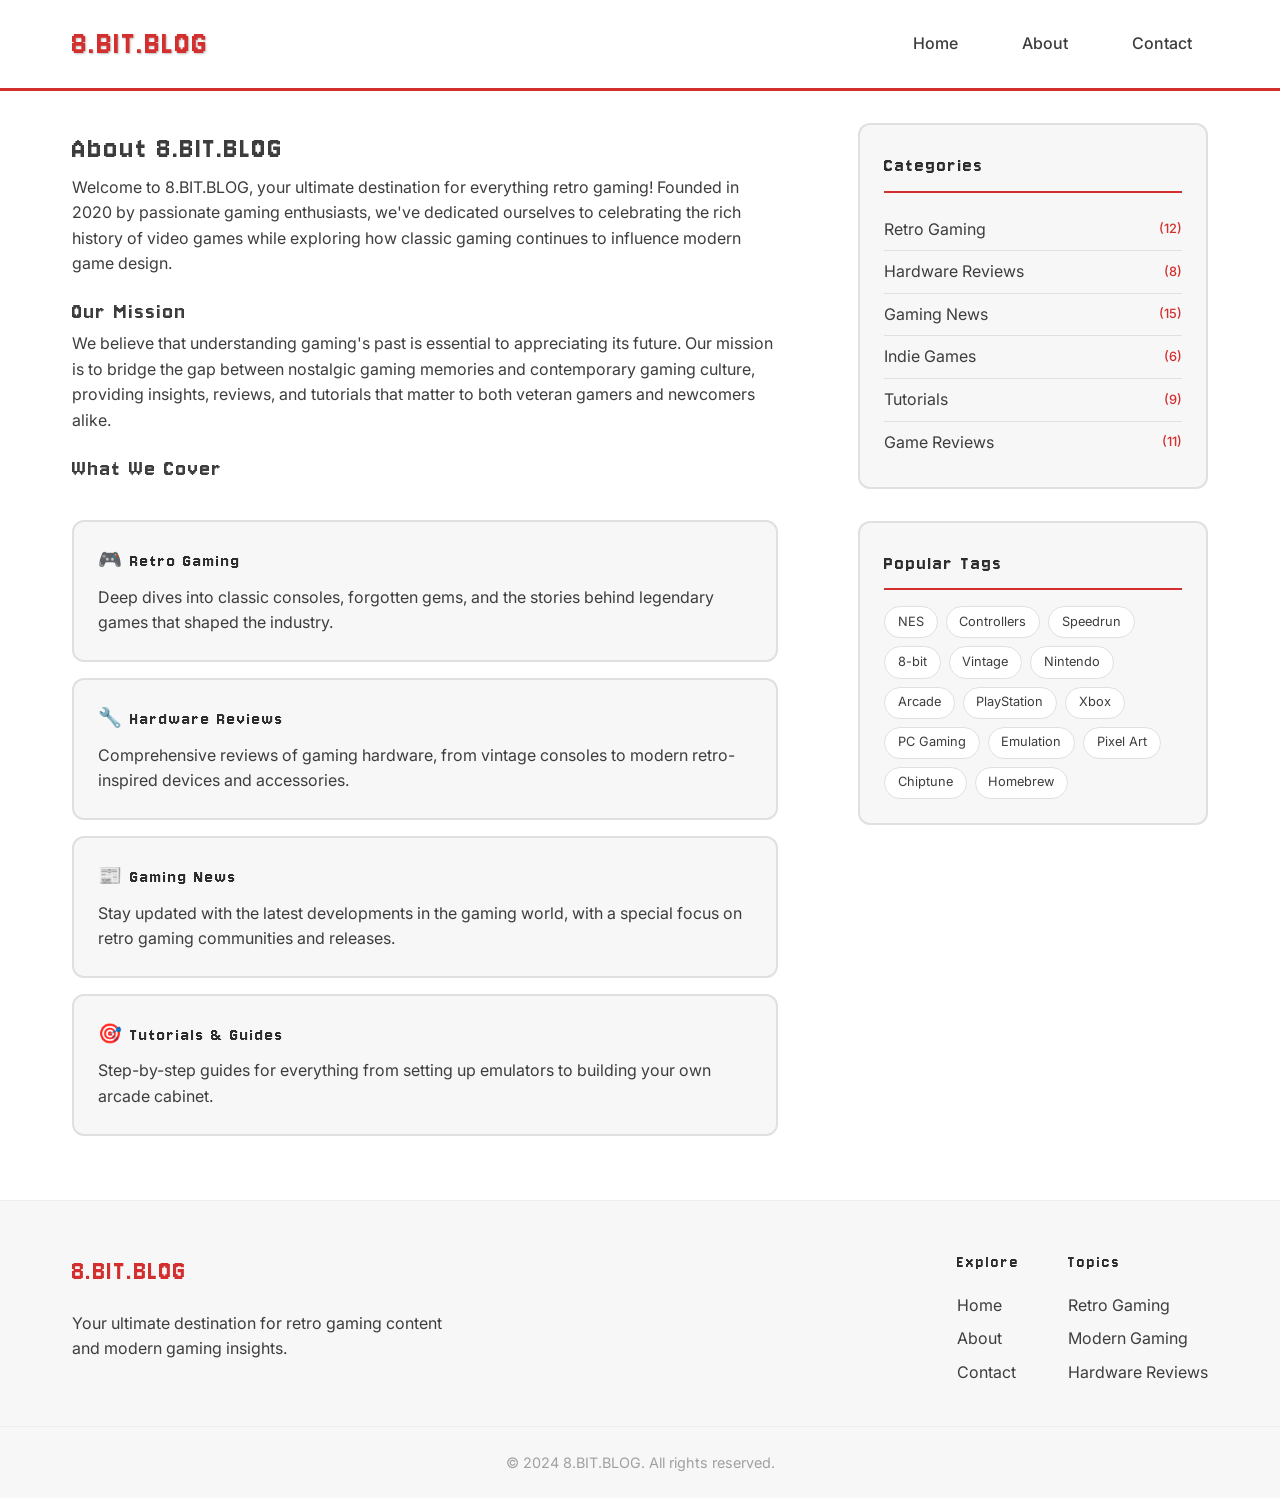
==== about.html @ 50d0c77d "add initial website structure and pages" ====
<html lang="en">
  <head>
    <meta charset="UTF-8" />
    <meta name="viewport" content="width=device-width, initial-scale=1.0" />
    <title>About - 8.BIT.BLOG</title>
    <link rel="stylesheet" href="assets/styles.css" />
  </head>
  <body>
    <nav class="navbar">
      <div class="nav-container">
        <a href="index.html" class="nav-logo">8.BIT.BLOG</a>
        <ul class="nav-links">
          <li><a href="index.html">Home</a></li>
          <li><a href="about.html">About</a></li>
          <li><a href="contact.html">Contact</a></li>
        </ul>
      </div>
    </nav>

    <div class="content">
      <div class="main-layout">
        <!-- Left Column - About Content -->
        <div class="blog-section">
          <h1>About 8.BIT.BLOG</h1>
          <p>
            Welcome to 8.BIT.BLOG, your ultimate destination for everything
            retro gaming! Founded in 2020 by passionate gaming enthusiasts,
            we've dedicated ourselves to celebrating the rich history of video
            games while exploring how classic gaming continues to influence
            modern game design.
          </p>

          <h2>Our Mission</h2>
          <p>
            We believe that understanding gaming's past is essential to
            appreciating its future. Our mission is to bridge the gap between
            nostalgic gaming memories and contemporary gaming culture, providing
            insights, reviews, and tutorials that matter to both veteran gamers
            and newcomers alike.
          </p>

          <h2>What We Cover</h2>
          <div class="about-topics">
            <div class="topic-item">
              <h3>🎮 Retro Gaming</h3>
              <p>
                Deep dives into classic consoles, forgotten gems, and the
                stories behind legendary games that shaped the industry.
              </p>
            </div>

            <div class="topic-item">
              <h3>🔧 Hardware Reviews</h3>
              <p>
                Comprehensive reviews of gaming hardware, from vintage consoles
                to modern retro-inspired devices and accessories.
              </p>
            </div>

            <div class="topic-item">
              <h3>📰 Gaming News</h3>
              <p>
                Stay updated with the latest developments in the gaming world,
                with a special focus on retro gaming communities and releases.
              </p>
            </div>

            <div class="topic-item">
              <h3>🎯 Tutorials & Guides</h3>
              <p>
                Step-by-step guides for everything from setting up emulators to
                building your own arcade cabinet.
              </p>
            </div>
          </div>
        </div>

        <!-- Right Column - Sidebar -->
        <div class="sidebar-section">
          <!-- Categories -->
          <div class="sidebar-widget">
            <h3>Categories</h3>
            <ul class="category-list">
              <li>
                <a href="#" class="category-item"
                  >Retro Gaming <span class="count">(12)</span></a
                >
              </li>
              <li>
                <a href="#" class="category-item"
                  >Hardware Reviews <span class="count">(8)</span></a
                >
              </li>
              <li>
                <a href="#" class="category-item"
                  >Gaming News <span class="count">(15)</span></a
                >
              </li>
              <li>
                <a href="#" class="category-item"
                  >Indie Games <span class="count">(6)</span></a
                >
              </li>
              <li>
                <a href="#" class="category-item"
                  >Tutorials <span class="count">(9)</span></a
                >
              </li>
              <li>
                <a href="#" class="category-item"
                  >Game Reviews <span class="count">(11)</span></a
                >
              </li>
            </ul>
          </div>

          <!-- Tags -->
          <div class="sidebar-widget">
            <h3>Popular Tags</h3>
            <div class="tag-cloud">
              <a href="#" class="tag">NES</a>
              <a href="#" class="tag">Controllers</a>
              <a href="#" class="tag">Speedrun</a>
              <a href="#" class="tag">8-bit</a>
              <a href="#" class="tag">Vintage</a>
              <a href="#" class="tag">Nintendo</a>
              <a href="#" class="tag">Arcade</a>
              <a href="#" class="tag">PlayStation</a>
              <a href="#" class="tag">Xbox</a>
              <a href="#" class="tag">PC Gaming</a>
              <a href="#" class="tag">Emulation</a>
              <a href="#" class="tag">Pixel Art</a>
              <a href="#" class="tag">Chiptune</a>
              <a href="#" class="tag">Homebrew</a>
            </div>
          </div>
        </div>
      </div>
    </div>

    <footer class="footer">
      <div class="footer-container">
        <div class="footer-brand">
          <h3>8.BIT.BLOG</h3>
          <p>
            Your ultimate destination for retro gaming content and modern gaming
            insights.
          </p>
        </div>

        <div class="footer-links">
          <div class="footer-section">
            <h4>Explore</h4>
            <ul>
              <li><a href="index.html">Home</a></li>
              <li><a href="about.html">About</a></li>
              <li><a href="contact.html">Contact</a></li>
            </ul>
          </div>

          <div class="footer-section">
            <h4>Topics</h4>
            <ul>
              <li><a href="#">Retro Gaming</a></li>
              <li><a href="#">Modern Gaming</a></li>
              <li><a href="#">Hardware Reviews</a></li>
            </ul>
          </div>
        </div>
      </div>

      <div class="footer-bottom">
        <p>&copy; 2024 8.BIT.BLOG. All rights reserved.</p>
      </div>
    </footer>
  </body>
</html>
---- assets/styles.css ----
/* Import fonts from Google Fonts */
@import url("https://fonts.googleapis.com/css2?family=Jersey+10&family=Inter:wght@300;400;500;600&display=swap");

/* Retro Gaming Color Scheme - Inspired by classic NES gamepad */
:root {
  --retro-dark: #2d2d2d;
  --retro-grey: #3d3d3d;
  --retro-light: #f7f7f7;
  --retro-red: #d32f2f;
  --retro-white: #ffffff;
  --retro-shadow: rgba(42, 42, 42, 0.3);
  --retro-letter-spacing: 2px;
}

/* Global styles */
* {
  margin: 0;
  padding: 0;
  box-sizing: border-box;
}
body {
  font-family: "Inter", sans-serif;
  background: var(--retro-white);
  min-height: 100vh;
  color: var(--retro-grey);
  line-height: 1.6;
}
/* Headings */
h1,
h2,
h3,
h4,
h5,
h6 {
  font-weight: normal;
  font-family: "Jersey 10", cursive;
  letter-spacing: var(--retro-letter-spacing);
}

/* Navbar styling */
.navbar {
  background: var(--retro-white);
  border-bottom: 3px solid var(--retro-red);
}

.nav-container {
  max-width: 1200px;
  margin: 0 auto;
  display: flex;
  justify-content: space-between;
  align-items: center;
  padding: 1rem 2rem;
}

.nav-logo {
  font-size: 2.2rem;
  color: var(--retro-red);
  text-decoration: none;
  text-shadow: 1px 1px 2px var(--retro-shadow);
  font-weight: normal;
  font-family: "Jersey 10", cursive;
  letter-spacing: var(--retro-letter-spacing);
}

.nav-links {
  display: flex;
  list-style: none;
  gap: 2rem;
}

.nav-links a {
  color: var(--retro-grey);
  text-decoration: none;
  font-family: "Inter", sans-serif;
  font-weight: 500;
  padding: 0.5rem 1rem;
  transition: all 0.1s ease;
}

.nav-links a:hover {
  color: var(--retro-red);
}

/* Main title styling */
.main-title {
  text-align: center;
  padding: 3rem 2rem;
  background: rgba(255, 255, 255, 0.1);
  margin: 2rem auto;
  max-width: 800px;
  border-radius: 12px;
  border: 3px solid var(--retro-dark);
  box-shadow: 0 8px 16px var(--retro-shadow);
}

.main-title h1 {
  font-size: 3.5rem;
  color: var(--retro-white);
  text-shadow: 3px 3px 0px var(--retro-red);
  margin-bottom: 1rem;
  font-family: "Jersey 10", cursive;
  letter-spacing: 2px;
}

.main-title .subtitle {
  font-size: 1.2rem;
  color: var(--retro-light);
  font-weight: 500;
  text-transform: uppercase;
  letter-spacing: 1px;
}

/* Content area styling */
.content {
  max-width: 1200px;
  margin: 0 auto;
  padding: 2rem;
}

.content p {
  font-family: "Inter", sans-serif;
  font-weight: 400;
  margin-bottom: 1rem;
}

/* Main Layout - Two Column */
.main-layout {
  display: grid;
  grid-template-columns: 1fr 350px;
  gap: 5rem;
  align-items: start;
}

.blog-section {
  min-width: 0; /* Prevents grid overflow */
}

/* Sidebar Section */
.sidebar-section {
  display: flex;
  flex-direction: column;
  gap: 2rem;
}

.sidebar-widget {
  background: var(--retro-light);
  border: 2px solid #e0e0e0;
  border-radius: 12px;
  padding: 1.5rem;
}

.sidebar-widget h3 {
  color: var(--retro-dark);
  margin-bottom: 1rem;
  font-size: 1.3rem;
  border-bottom: 2px solid var(--retro-red);
  padding-bottom: 0.5rem;
}

/* Categories */
.category-list {
  list-style: none;
  padding: 0;
  margin: 0;
}

.category-list li {
  border-bottom: 1px solid #e0e0e0;
  padding: 0.5rem 0;
}

.category-list li:last-child {
  border-bottom: none;
}

.category-item {
  font-family: 'Inter', sans-serif;
  color: var(--retro-grey);
  text-decoration: none;
  display: flex;
  justify-content: space-between;
  align-items: center;
  transition: color 0.2s ease;
}

.category-item:hover {
  color: var(--retro-red);
}

.count {
  font-size: 0.8rem;
  color: var(--retro-red);
  font-weight: 500;
}

/* Tag Cloud */
.tag-cloud {
  display: flex;
  flex-wrap: wrap;
  gap: 0.5rem;
}

.tag {
  font-family: 'Inter', sans-serif;
  background: var(--retro-white);
  color: var(--retro-grey);
  padding: 0.3rem 0.8rem;
  border-radius: 20px;
  text-decoration: none;
  font-size: 0.8rem;
  border: 1px solid #e0e0e0;
  transition: all 0.2s ease;
}

.tag:hover {
  background: var(--retro-red);
  color: var(--retro-white);
  border-color: var(--retro-red);
}


/* About Page Specific Styles */
.about-topics {
  margin: 2rem 0;
}

.topic-item {
  background: var(--retro-light);
  border: 2px solid #e0e0e0;
  border-radius: 12px;
  padding: 1.5rem;
  margin-bottom: 1rem;
  transition: all 0.3s ease;
}

.topic-item:hover {
  border-color: var(--retro-red);
  transform: translateY(-2px);
  box-shadow: 0 4px 12px rgba(0, 0, 0, 0.1);
}

.topic-item h3 {
  color: var(--retro-dark);
  margin-bottom: 0.5rem;
  font-size: 1.2rem;
}

.topic-item p {
  font-family: 'Inter', sans-serif;
  color: var(--retro-grey);
  line-height: 1.6;
  margin: 0;
}

/* Contact Form Styles */
.contact-form-section {
  margin: 2rem 0;
  background: var(--retro-light);
  border: 2px solid #e0e0e0;
  border-radius: 12px;
  padding: 2rem;
}

.contact-form-section h2 {
  margin-bottom: 1.5rem;
  color: var(--retro-dark);
}

.contact-form {
  display: flex;
  flex-direction: column;
  gap: 1.5rem;
}

.form-row {
  display: grid;
  grid-template-columns: 1fr 1fr;
  gap: 1rem;
}

.form-group {
  display: flex;
  flex-direction: column;
}

.form-group label {
  font-family: 'Inter', sans-serif;
  color: var(--retro-dark);
  font-weight: 500;
  margin-bottom: 0.5rem;
  font-size: 0.9rem;
}

.form-group input,
.form-group select,
.form-group textarea {
  font-family: 'Inter', sans-serif;
  padding: 0.8rem;
  border: 2px solid #e0e0e0;
  border-radius: 6px;
  font-size: 0.9rem;
  transition: border-color 0.2s ease;
  background: var(--retro-white);
}

.form-group input:focus,
.form-group select:focus,
.form-group textarea:focus {
  outline: none;
  border-color: var(--retro-red);
}

.form-group textarea {
  resize: vertical;
  min-height: 120px;
}

.checkbox-group {
  flex-direction: row;
  align-items: center;
  gap: 0.5rem;
}

.checkbox-label {
  display: flex;
  align-items: center;
  gap: 0.5rem;
  cursor: pointer;
  font-size: 0.9rem;
}

.checkbox-label input[type="checkbox"] {
  width: 18px;
  height: 18px;
  margin: 0;
}

.contact-submit-btn {
  background: var(--retro-red);
  color: var(--retro-white);
  padding: 1rem 2rem;
  border: none;
  border-radius: 6px;
  font-family: 'Inter', sans-serif;
  font-weight: 600;
  font-size: 1rem;
  cursor: pointer;
  transition: all 0.2s ease;
  align-self: flex-start;
  box-shadow: 0 4px 0 #b71c1c;
}

.contact-submit-btn:hover {
  transform: translateY(-2px);
  box-shadow: 0 6px 0 #b71c1c;
}

.contact-submit-btn:active {
  transform: translateY(2px);
  box-shadow: 0 2px 0 #b71c1c;
}

.contact-link {
  color: var(--retro-red);
  text-decoration: none;
  font-weight: 500;
  font-family: 'Inter', sans-serif;
  font-size: 0.9rem;
  margin-top: 0.5rem;
  display: inline-block;
}

.contact-link:hover {
  text-decoration: underline;
}

/* NES Gamepad Card Styling */
.gamepad-card {
  display: flex;
  align-items: center;
  background: var(--retro-light);
  border: 2px solid var(--retro-grey);
  border-radius: 16px;
  padding: 2rem;
  margin: 2rem 0;
  gap: 2rem;
  max-width: 800px;
}

/* Left side - D-Pad */
.card-left {
  flex: 0 0 80px;
  display: flex;
  justify-content: center;
  align-items: center;
}

.dpad {
  position: relative;
  width: 60px;
  height: 60px;
}

.dpad-horizontal,
.dpad-vertical {
  background: var(--retro-grey);
  position: absolute;
  border-radius: 4px;
}

.dpad-horizontal {
  width: 60px;
  height: 20px;
  top: 50%;
  left: 0;
  transform: translateY(-50%);
}

.dpad-vertical {
  width: 20px;
  height: 60px;
  left: 50%;
  top: 0;
  transform: translateX(-50%);
}

/* Center content */
.card-content {
  flex: 1;
  padding: 0 1rem;
}

.card-content h3 {
  color: var(--retro-dark);
  margin-bottom: 0.5rem;
  font-size: 1.4rem;
}

.card-content p {
  color: var(--retro-grey);
  margin: 0;
  line-height: 1.5;
}

/* Right side - Action buttons */
.card-right {
  flex: 0 0 80px;
  display: flex;
  justify-content: center;
  align-items: center;
}

.action-buttons {
  display: flex;
  flex-direction: column;
  gap: 0.8rem;
}

.action-btn {
  width: 50px;
  height: 50px;
  border-radius: 50%;
  border: 3px solid var(--retro-red);
  background: var(--retro-red);
  color: var(--retro-white);
  font-family: "Inter", sans-serif;
  font-weight: 600;
  cursor: pointer;
  transition: all 0.2s ease;
  display: flex;
  align-items: center;
  justify-content: center;
  box-shadow: 0 5px 0 #b71c1c;
}

.action-btn:active {
  transform: translateY(3px);
  box-shadow: 0 2px 0 #b71c1c;
}

.action-btn .arrow {
  font-size: 1.2rem;
  font-weight: bold;
}

.action-btn .initials {
  font-size: 0.9rem;
  font-weight: 600;
}

/* Author button styling */
.author-btn {
  background: var(--retro-white);
  color: var(--retro-red);
  border: 3px solid var(--retro-red);
  box-shadow: 0 5px 0 #b71c1c;
}

.author-btn:hover {
  background: var(--retro-red);
  color: var(--retro-white);
}

/* Gaming Hints Section */
.hints-section {
  background: var(--retro-light);
  border-top: 1px solid #eee;
  border-bottom: 1px solid #eee;
  margin-top: 4rem;
  padding: 4rem 0;
}

.hints-container {
  max-width: 1200px;
  margin: 0 auto;
  padding: 0 2rem;
  text-align: center;
}

.hints-section h2 {
  color: var(--retro-dark);
  font-size: 2.5rem;
  margin-bottom: 1rem;
}

.hints-subtitle {
  font-family: "Inter", sans-serif;
  color: var(--retro-grey);
  font-size: 1.1rem;
  margin-bottom: 3rem;
  max-width: 600px;
  margin-left: auto;
  margin-right: auto;
}

.hints-grid {
  display: grid;
  grid-template-columns: repeat(auto-fit, minmax(250px, 1fr));
  gap: 2rem;
  margin-top: 3rem;
}

.hint-card {
  background: var(--retro-white);
  border: 2px solid #e0e0e0;
  border-radius: 12px;
  padding: 2rem 1.5rem;
  text-align: center;
  transition: all 0.3s ease;
  cursor: pointer;
}

.hint-card:hover {
  border-color: var(--retro-red);
  transform: translateY(-4px);
  box-shadow: 0 8px 24px rgba(0, 0, 0, 0.1);
}

.hint-icon {
  font-size: 2.5rem;
  margin-bottom: 1rem;
  display: block;
}

.hint-card h3 {
  color: var(--retro-dark);
  margin-bottom: 1rem;
  font-size: 1.3rem;
}

.hint-card p {
  font-family: "Inter", sans-serif;
  color: var(--retro-grey);
  line-height: 1.6;
  margin: 0;
}

/* Events Section */
.events-section {
  background: var(--retro-white);
  padding: 4rem 0;
}

.events-container {
  max-width: 1200px;
  margin: 0 auto;
  padding: 0 2rem;
  text-align: center;
}

.events-section h2 {
  color: var(--retro-dark);
  font-size: 2.5rem;
  margin-bottom: 1rem;
}

.events-subtitle {
  font-family: 'Inter', sans-serif;
  color: var(--retro-grey);
  font-size: 1.1rem;
  margin-bottom: 3rem;
  max-width: 600px;
  margin-left: auto;
  margin-right: auto;
}

.events-timeline {
  display: flex;
  flex-direction: column;
  gap: 2rem;
  max-width: 700px;
  margin: 0 auto;
  text-align: left;
}

.event-item {
  display: flex;
  gap: 1.5rem;
  align-items: flex-start;
  padding: 1.5rem;
  background: var(--retro-light);
  border-radius: 12px;
  border: 2px solid #e0e0e0;
  transition: all 0.3s ease;
}

.event-item:hover {
  border-color: var(--retro-red);
  transform: translateY(-2px);
  box-shadow: 0 8px 24px rgba(0, 0, 0, 0.1);
}

.event-date {
  flex: 0 0 80px;
  text-align: center;
  background: var(--retro-red);
  color: var(--retro-white);
  border-radius: 8px;
  padding: 1rem 0.5rem;
  display: flex;
  flex-direction: column;
  justify-content: center;
}

.event-date .month {
  font-family: 'Inter', sans-serif;
  font-size: 0.8rem;
  font-weight: 600;
  text-transform: uppercase;
  letter-spacing: 1px;
}

.event-date .day {
  font-family: 'Jersey 10', cursive;
  font-size: 1.8rem;
  font-weight: normal;
  line-height: 1;
}

.event-content {
  flex: 1;
}

.event-content h3 {
  color: var(--retro-dark);
  margin-bottom: 0.5rem;
  font-size: 1.3rem;
}

.event-content p {
  font-family: 'Inter', sans-serif;
  color: var(--retro-grey);
  line-height: 1.6;
  margin-bottom: 0.5rem;
}

.event-location {
  font-family: 'Inter', sans-serif;
  color: var(--retro-red);
  font-size: 0.9rem;
  font-weight: 500;
}

/* Footer Styling */
.footer {
  border-top: 1px solid #eee;
  background: var(--retro-light);
  color: var(--retro-dark);
  margin-top: 0;
}

.footer-container {
  max-width: 1200px;
  margin: 0 auto;
  padding: 3rem 2rem 2rem;
  display: grid;
  grid-template-columns: 1fr 1fr;
  gap: 3rem;
  align-items: start;
}

.footer-brand h3 {
  color: var(--retro-red);
  margin-bottom: 1rem;
  font-size: 1.8rem;
}

.footer-brand p {
  font-family: "Inter", sans-serif;
  color: var(--retro-grey);
  line-height: 1.6;
  max-width: 400px;
}

.footer-links {
  display: flex;
  gap: 3rem;
  justify-content: flex-end;
}

.footer-section h4 {
  color: var(--retro-dark);
  margin-bottom: 1rem;
  font-size: 1.1rem;
}

.footer-section ul {
  list-style: none;
  padding: 0;
}

.footer-section li {
  margin-bottom: 0.5rem;
}

.footer-section a {
  color: var(--retro-grey);
  text-decoration: none;
  font-family: "Inter", sans-serif;
  font-weight: 400;
  transition: color 0.2s ease;
}

.footer-section a:hover {
  color: var(--retro-red);
}

.footer-bottom {
  border-top: 1px solid #eee;
  padding: 1.5rem 2rem;
  text-align: center;
}

.footer-bottom p {
  font-family: "Inter", sans-serif;
  color: #a0a0a0;
  margin: 0;
  font-size: 0.9rem;
}

/* Responsive design */
@media (max-width: 768px) {
  .nav-container {
    flex-direction: column;
    gap: 1rem;
  }

  .nav-links {
    gap: 1rem;
  }

  .main-title h1 {
    font-size: 2.5rem;
  }

  .navbar {
    padding: 1rem;
  }

  /* Responsive main layout */
  .main-layout {
    grid-template-columns: 1fr;
    gap: 2rem;
  }

  .sidebar-section {
    order: -1; /* Move sidebar above blog content on mobile */
  }

  .sidebar-widget {
    padding: 1rem;
  }

  .tag-cloud {
    gap: 0.3rem;
  }

  .tag {
    font-size: 0.75rem;
    padding: 0.25rem 0.6rem;
  }

  /* Responsive contact form */
  .contact-form-section {
    padding: 1.5rem;
  }

  .form-row {
    grid-template-columns: 1fr;
    gap: 0;
  }

  /* Responsive gamepad card */
  .gamepad-card {
    flex-direction: column;
    text-align: center;
    padding: 1.5rem;
    gap: 1.5rem;
  }

  .card-left,
  .card-right {
    flex: none;
  }

  .action-buttons {
    flex-direction: row;
    justify-content: center;
    gap: 1rem;
  }

  .dpad {
    width: 50px;
    height: 50px;
  }

  .dpad-horizontal {
    width: 50px;
    height: 16px;
  }

  .dpad-vertical {
    width: 16px;
    height: 50px;
  }

  /* Responsive hints section */
  .hints-section {
    padding: 3rem 0;
  }

  .hints-container {
    padding: 0 1rem;
  }

  .hints-section h2 {
    font-size: 2rem;
  }

  .hints-grid {
    grid-template-columns: 1fr;
    gap: 1.5rem;
  }

  .hint-card {
    padding: 1.5rem;
  }

  /* Responsive events section */
  .events-section {
    padding: 3rem 0;
  }

  .events-container {
    padding: 0 1rem;
  }

  .events-section h2 {
    font-size: 2rem;
  }

  .events-timeline {
    max-width: 100%;
  }

  .event-item {
    padding: 1.2rem;
    gap: 1rem;
  }

  .event-date {
    flex: 0 0 70px;
    padding: 0.8rem 0.5rem;
  }

  .event-date .day {
    font-size: 1.5rem;
  }

  /* Responsive footer */
  .footer-container {
    grid-template-columns: 1fr;
    gap: 2rem;
    padding: 2rem 1rem 1.5rem;
  }

  .footer-links {
    justify-content: flex-start;
    gap: 2rem;
  }

  .footer-bottom {
    padding: 1rem;
  }
}
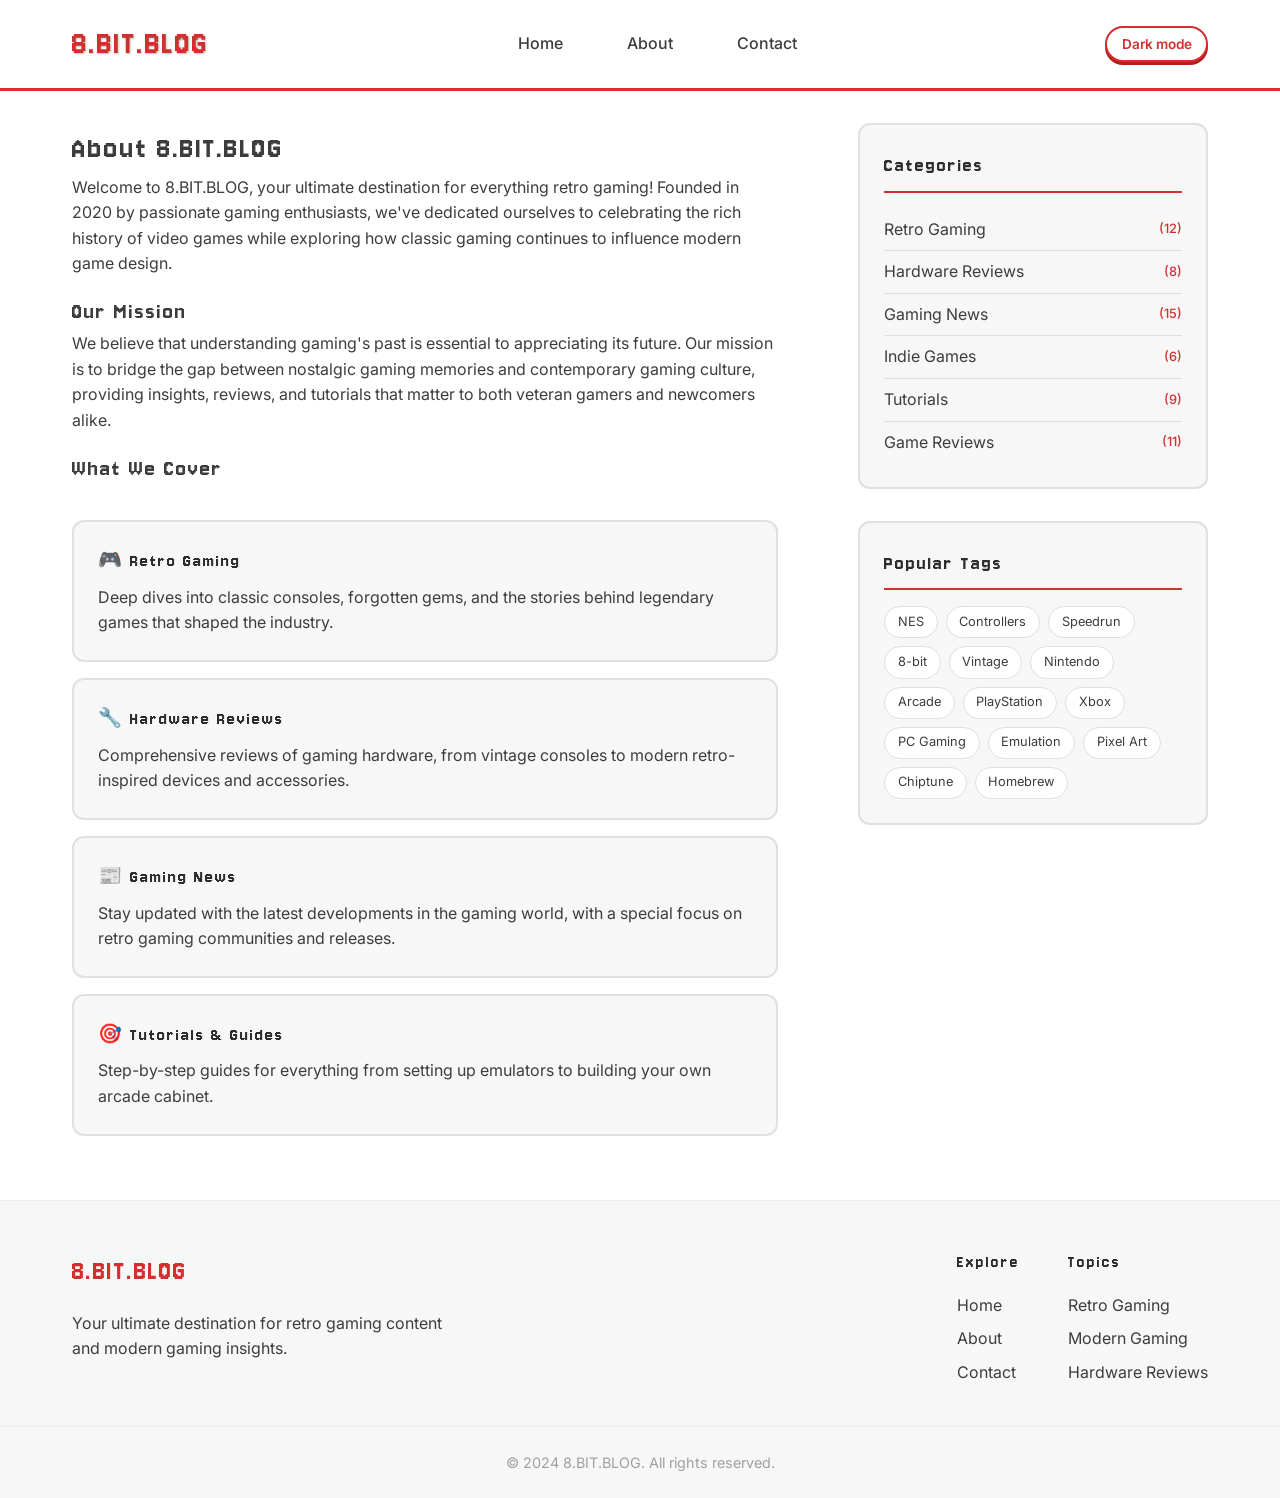
==== commit a8f17651: "added light dark toggle for all pages" ====
--- a/about.html
+++ b/about.html
@@ -14,6 +14,11 @@
           <li><a href="about.html">About</a></li>
           <li><a href="contact.html">Contact</a></li>
         </ul>
+        <div class="nav-actions">
+          <button class="theme-toggle" type="button" data-theme-toggle aria-pressed="false">
+            Dark mode
+          </button>
+        </div>
       </div>
     </nav>
 
@@ -173,5 +178,6 @@
         <p>&copy; 2024 8.BIT.BLOG. All rights reserved.</p>
       </div>
     </footer>
+    <script src="assets/script.js"></script>
   </body>
 </html>
--- a/assets/styles.css
+++ b/assets/styles.css
@@ -9,7 +9,23 @@
   --retro-red: #d32f2f;
   --retro-white: #ffffff;
   --retro-shadow: rgba(42, 42, 42, 0.3);
+  --retro-border: #e0e0e0;
+  --retro-border-soft: #eee;
+  --retro-muted: #a0a0a0;
   --retro-letter-spacing: 2px;
+}
+
+/* Dark theme overrides */
+[data-theme="dark"] {
+  --retro-dark: #f0f0f0;
+  --retro-grey: #c8c8c8;
+  --retro-light: #1d1d1d;
+  --retro-red: #ff4d4d;
+  --retro-white: #141414;
+  --retro-shadow: rgba(0, 0, 0, 0.55);
+  --retro-border: #2a2a2a;
+  --retro-border-soft: #242424;
+  --retro-muted: #8b8b8b;
 }
 
 /* Global styles */
@@ -81,6 +97,36 @@
   color: var(--retro-red);
 }
 
+.nav-actions {
+  display: flex;
+  align-items: center;
+  gap: 1rem;
+}
+
+.theme-toggle {
+  border: 2px solid var(--retro-red);
+  background: var(--retro-white);
+  color: var(--retro-red);
+  font-family: "Inter", sans-serif;
+  font-weight: 600;
+  font-size: 0.85rem;
+  padding: 0.5rem 0.9rem;
+  border-radius: 999px;
+  cursor: pointer;
+  transition: all 0.2s ease;
+  box-shadow: 0 3px 0 #b71c1c;
+}
+
+.theme-toggle:hover {
+  background: var(--retro-red);
+  color: var(--retro-white);
+}
+
+.theme-toggle:active {
+  transform: translateY(2px);
+  box-shadow: 0 1px 0 #b71c1c;
+}
+
 /* Main title styling */
 .main-title {
   text-align: center;
@@ -144,7 +190,7 @@
 
 .sidebar-widget {
   background: var(--retro-light);
-  border: 2px solid #e0e0e0;
+  border: 2px solid var(--retro-border);
   border-radius: 12px;
   padding: 1.5rem;
 }
@@ -165,7 +211,7 @@
 }
 
 .category-list li {
-  border-bottom: 1px solid #e0e0e0;
+  border-bottom: 1px solid var(--retro-border);
   padding: 0.5rem 0;
 }
 
@@ -208,7 +254,7 @@
   border-radius: 20px;
   text-decoration: none;
   font-size: 0.8rem;
-  border: 1px solid #e0e0e0;
+  border: 1px solid var(--retro-border);
   transition: all 0.2s ease;
 }
 
@@ -226,7 +272,7 @@
 
 .topic-item {
   background: var(--retro-light);
-  border: 2px solid #e0e0e0;
+  border: 2px solid var(--retro-border);
   border-radius: 12px;
   padding: 1.5rem;
   margin-bottom: 1rem;
@@ -256,7 +302,7 @@
 .contact-form-section {
   margin: 2rem 0;
   background: var(--retro-light);
-  border: 2px solid #e0e0e0;
+  border: 2px solid var(--retro-border);
   border-radius: 12px;
   padding: 2rem;
 }
@@ -296,11 +342,12 @@
 .form-group textarea {
   font-family: 'Inter', sans-serif;
   padding: 0.8rem;
-  border: 2px solid #e0e0e0;
+  border: 2px solid var(--retro-border);
   border-radius: 6px;
   font-size: 0.9rem;
   transition: border-color 0.2s ease;
   background: var(--retro-white);
+  color: var(--retro-grey);
 }
 
 .form-group input:focus,
@@ -504,8 +551,8 @@
 /* Gaming Hints Section */
 .hints-section {
   background: var(--retro-light);
-  border-top: 1px solid #eee;
-  border-bottom: 1px solid #eee;
+  border-top: 1px solid var(--retro-border-soft);
+  border-bottom: 1px solid var(--retro-border-soft);
   margin-top: 4rem;
   padding: 4rem 0;
 }
@@ -542,7 +589,7 @@
 
 .hint-card {
   background: var(--retro-white);
-  border: 2px solid #e0e0e0;
+  border: 2px solid var(--retro-border);
   border-radius: 12px;
   padding: 2rem 1.5rem;
   text-align: center;
@@ -620,7 +667,7 @@
   padding: 1.5rem;
   background: var(--retro-light);
   border-radius: 12px;
-  border: 2px solid #e0e0e0;
+  border: 2px solid var(--retro-border);
   transition: all 0.3s ease;
 }
 
@@ -683,7 +730,7 @@
 
 /* Footer Styling */
 .footer {
-  border-top: 1px solid #eee;
+  border-top: 1px solid var(--retro-border-soft);
   background: var(--retro-light);
   color: var(--retro-dark);
   margin-top: 0;
@@ -746,14 +793,14 @@
 }
 
 .footer-bottom {
-  border-top: 1px solid #eee;
+  border-top: 1px solid var(--retro-border-soft);
   padding: 1.5rem 2rem;
   text-align: center;
 }
 
 .footer-bottom p {
   font-family: "Inter", sans-serif;
-  color: #a0a0a0;
+  color: var(--retro-muted);
   margin: 0;
   font-size: 0.9rem;
 }
@@ -767,6 +814,11 @@
 
   .nav-links {
     gap: 1rem;
+  }
+
+  .nav-actions {
+    width: 100%;
+    justify-content: center;
   }
 
   .main-title h1 {
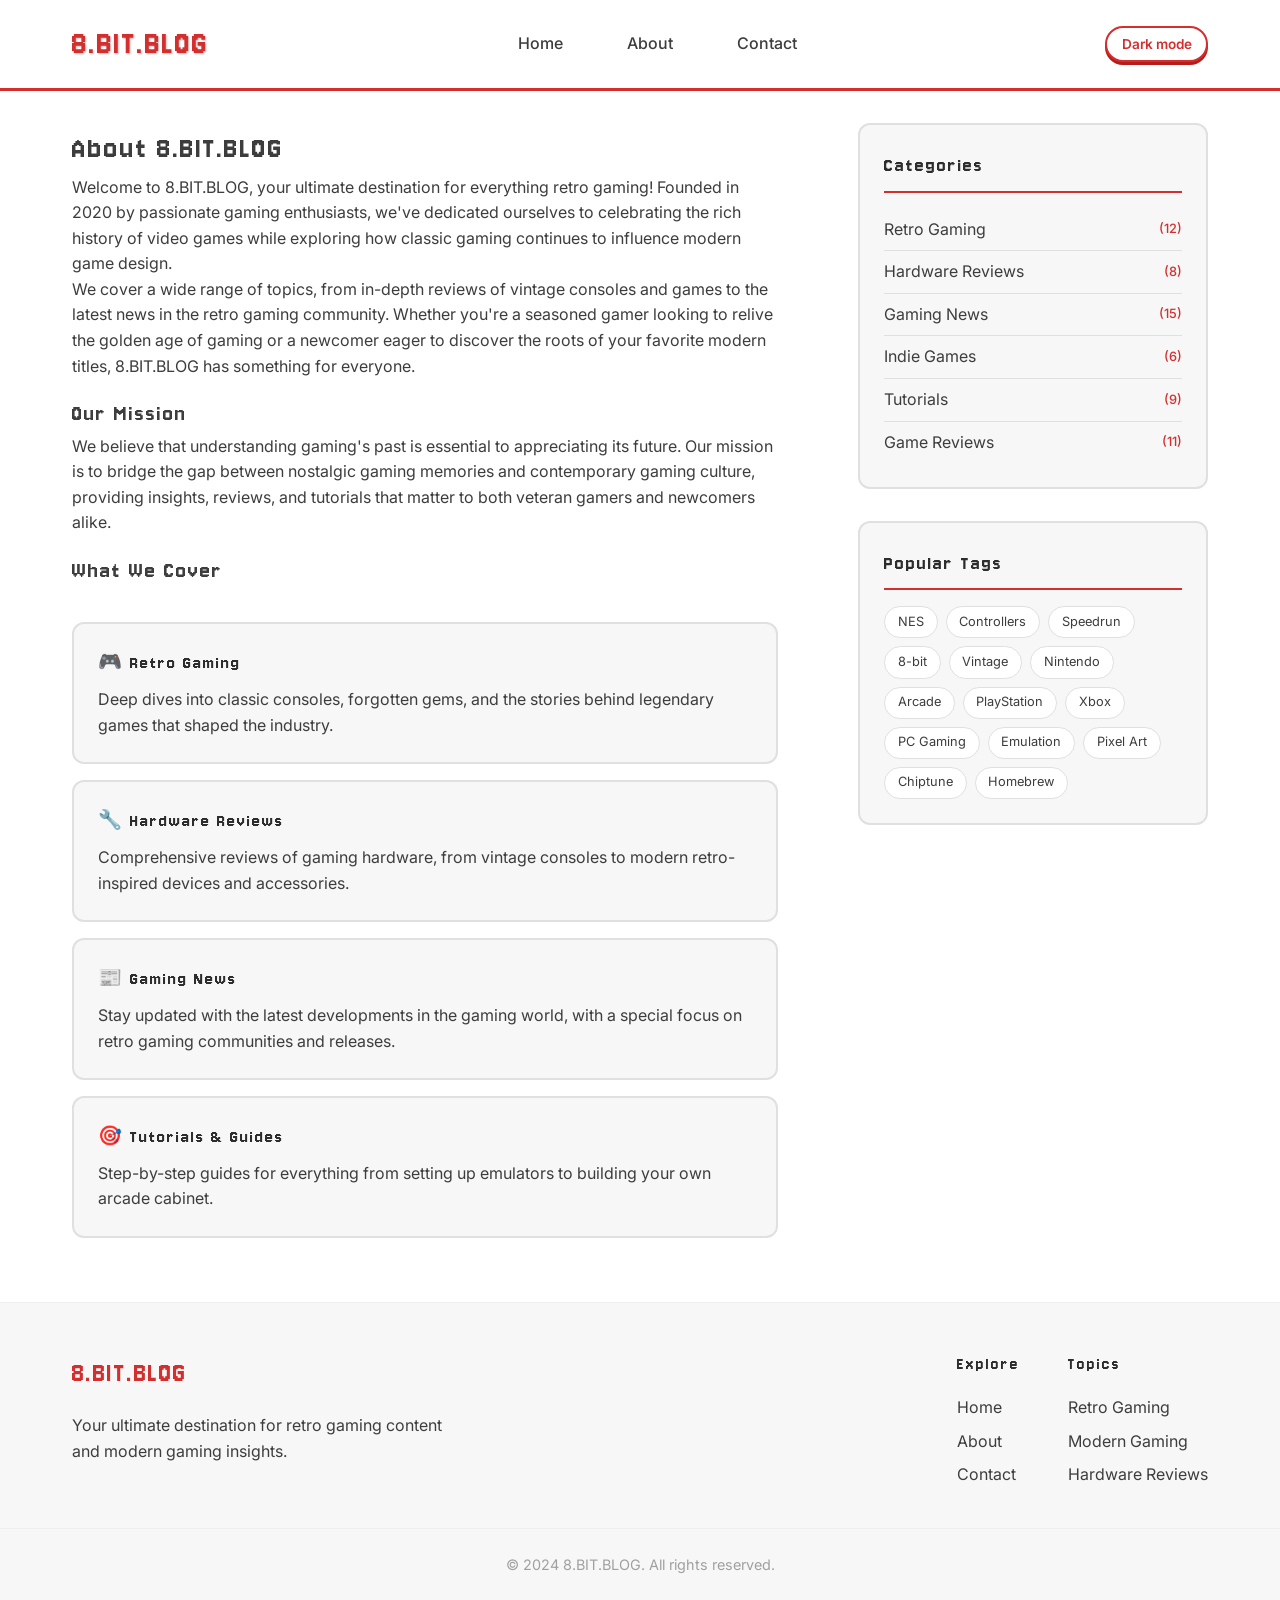
==== commit fdc4ef99: "Updated about page opening para" ====
--- a/about.html
+++ b/about.html
@@ -15,7 +15,12 @@
           <li><a href="contact.html">Contact</a></li>
         </ul>
         <div class="nav-actions">
-          <button class="theme-toggle" type="button" data-theme-toggle aria-pressed="false">
+          <button
+            class="theme-toggle"
+            type="button"
+            data-theme-toggle
+            aria-pressed="false"
+          >
             Dark mode
           </button>
         </div>
@@ -32,7 +37,12 @@
             retro gaming! Founded in 2020 by passionate gaming enthusiasts,
             we've dedicated ourselves to celebrating the rich history of video
             games while exploring how classic gaming continues to influence
-            modern game design.
+            modern game design.<br />We cover a wide range of topics, from
+            in-depth reviews of vintage consoles and games to the latest news in
+            the retro gaming community. Whether you're a seasoned gamer looking
+            to relive the golden age of gaming or a newcomer eager to discover
+            the roots of your favorite modern titles, 8.BIT.BLOG has something
+            for everyone.
           </p>
 
           <h2>Our Mission</h2>
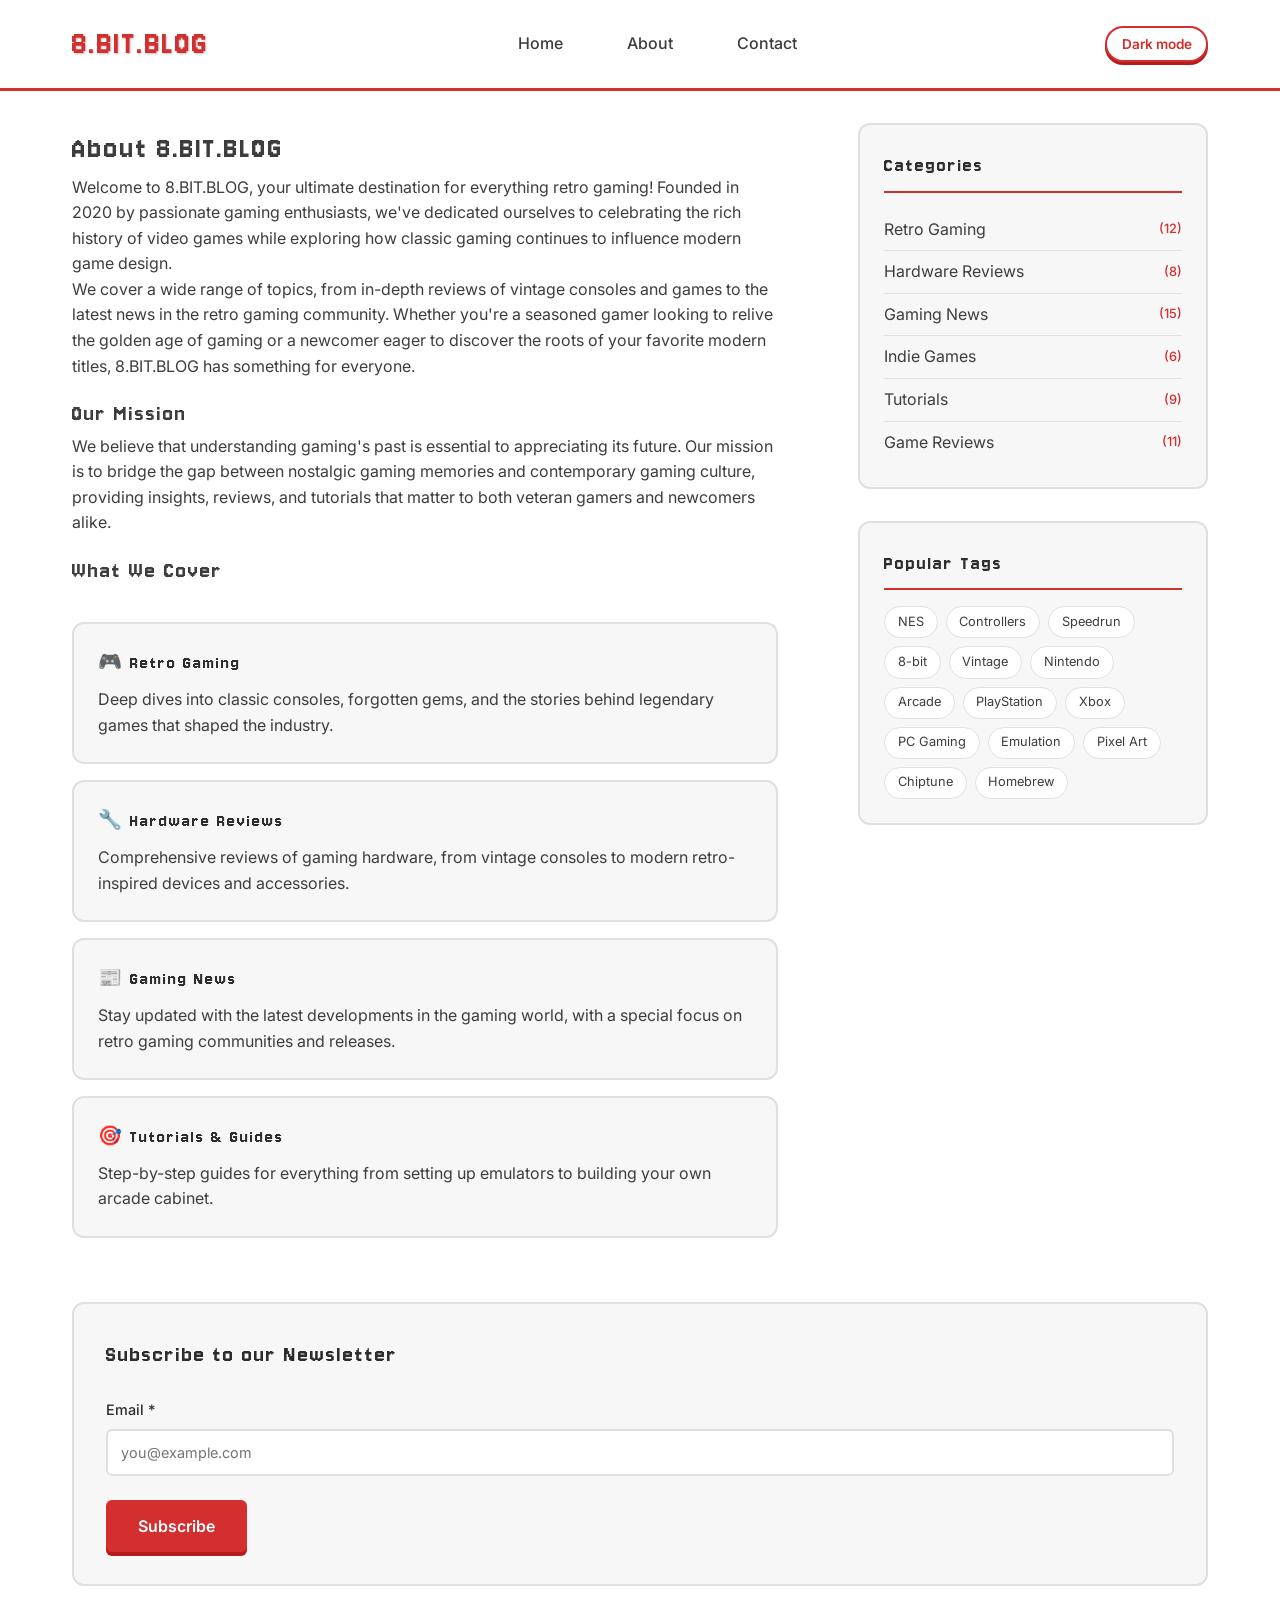
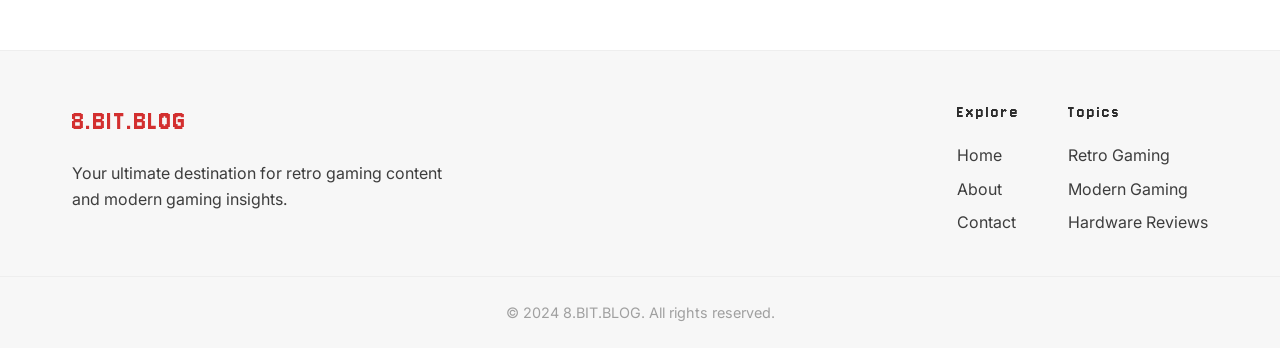
==== commit 333edca1: "add newsletter section" ====
--- a/about.html
+++ b/about.html
@@ -151,6 +151,23 @@
           </div>
         </div>
       </div>
+
+      <div class="contact-form-section">
+        <h2>Subscribe to our Newsletter</h2>
+        <form class="contact-form" action="#" method="POST">
+          <div class="form-group">
+            <label for="newsletter-email">Email *</label>
+            <input
+              type="email"
+              id="newsletter-email"
+              name="email"
+              placeholder="you@example.com"
+              required
+            />
+          </div>
+          <button type="submit" class="contact-submit-btn">Subscribe</button>
+        </form>
+      </div>
     </div>
 
     <footer class="footer">
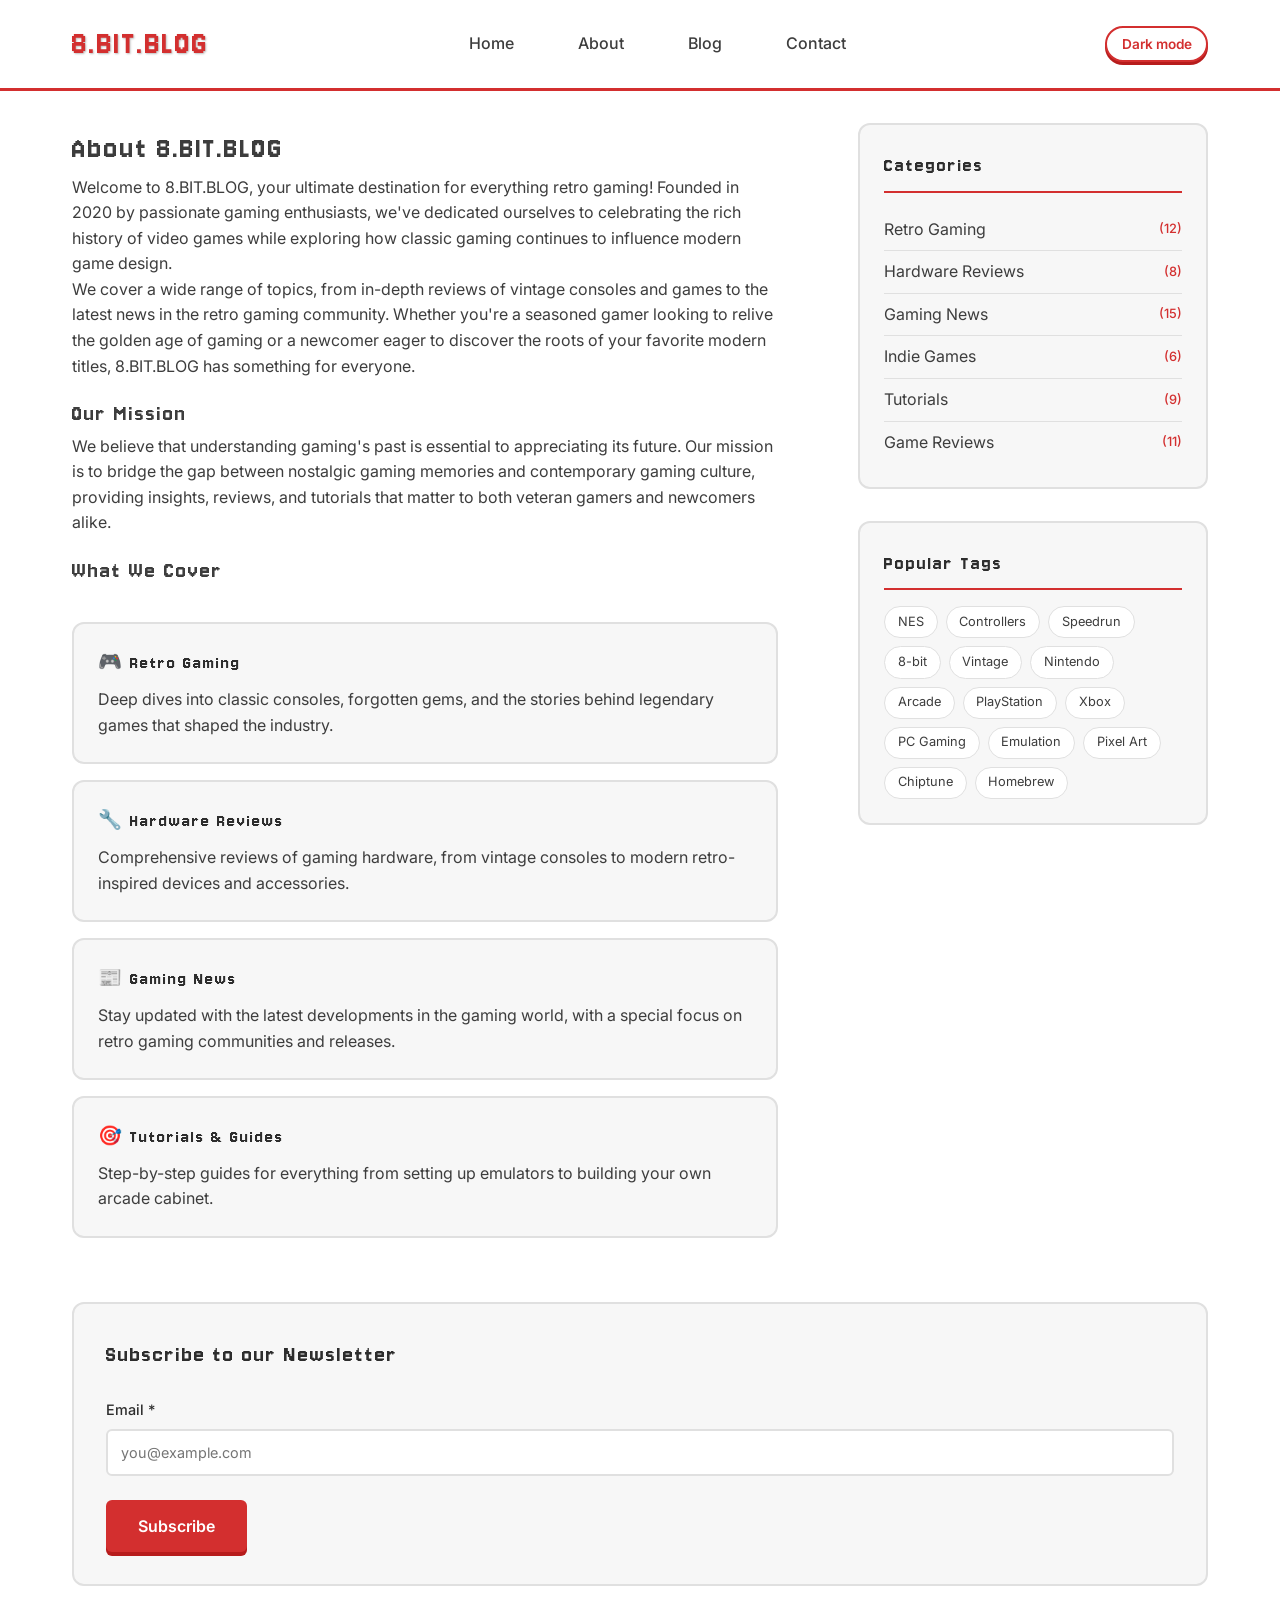
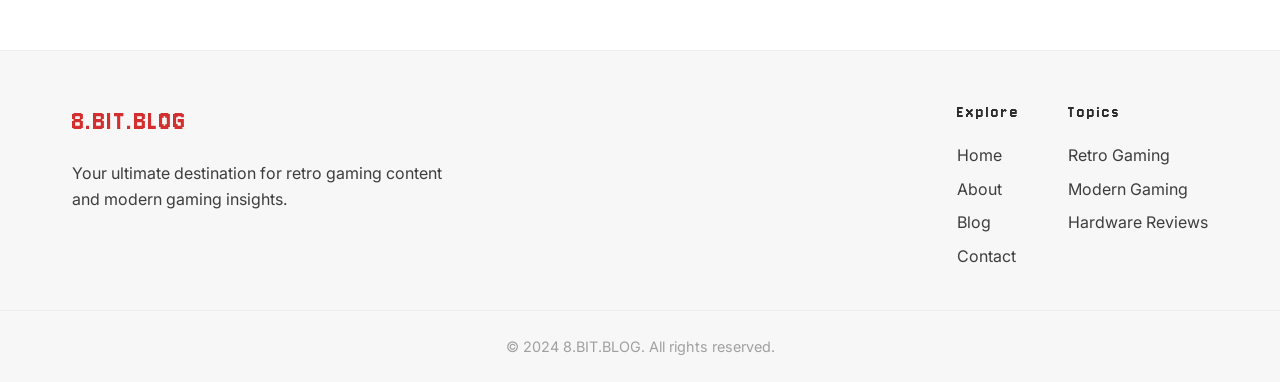
==== commit cdd6d7fc: "added blog page" ====
--- a/about.html
+++ b/about.html
@@ -12,6 +12,7 @@
         <ul class="nav-links">
           <li><a href="index.html">Home</a></li>
           <li><a href="about.html">About</a></li>
+          <li><a href="blog.html">Blog</a></li>
           <li><a href="contact.html">Contact</a></li>
         </ul>
         <div class="nav-actions">
@@ -152,7 +153,7 @@
         </div>
       </div>
 
-      <div class="contact-form-section">
+      <div class="contact-form-section" id="subscribe-newsletter">
         <h2>Subscribe to our Newsletter</h2>
         <form class="contact-form" action="#" method="POST">
           <div class="form-group">
@@ -186,6 +187,7 @@
             <ul>
               <li><a href="index.html">Home</a></li>
               <li><a href="about.html">About</a></li>
+              <li><a href="blog.html">Blog</a></li>
               <li><a href="contact.html">Contact</a></li>
             </ul>
           </div>
